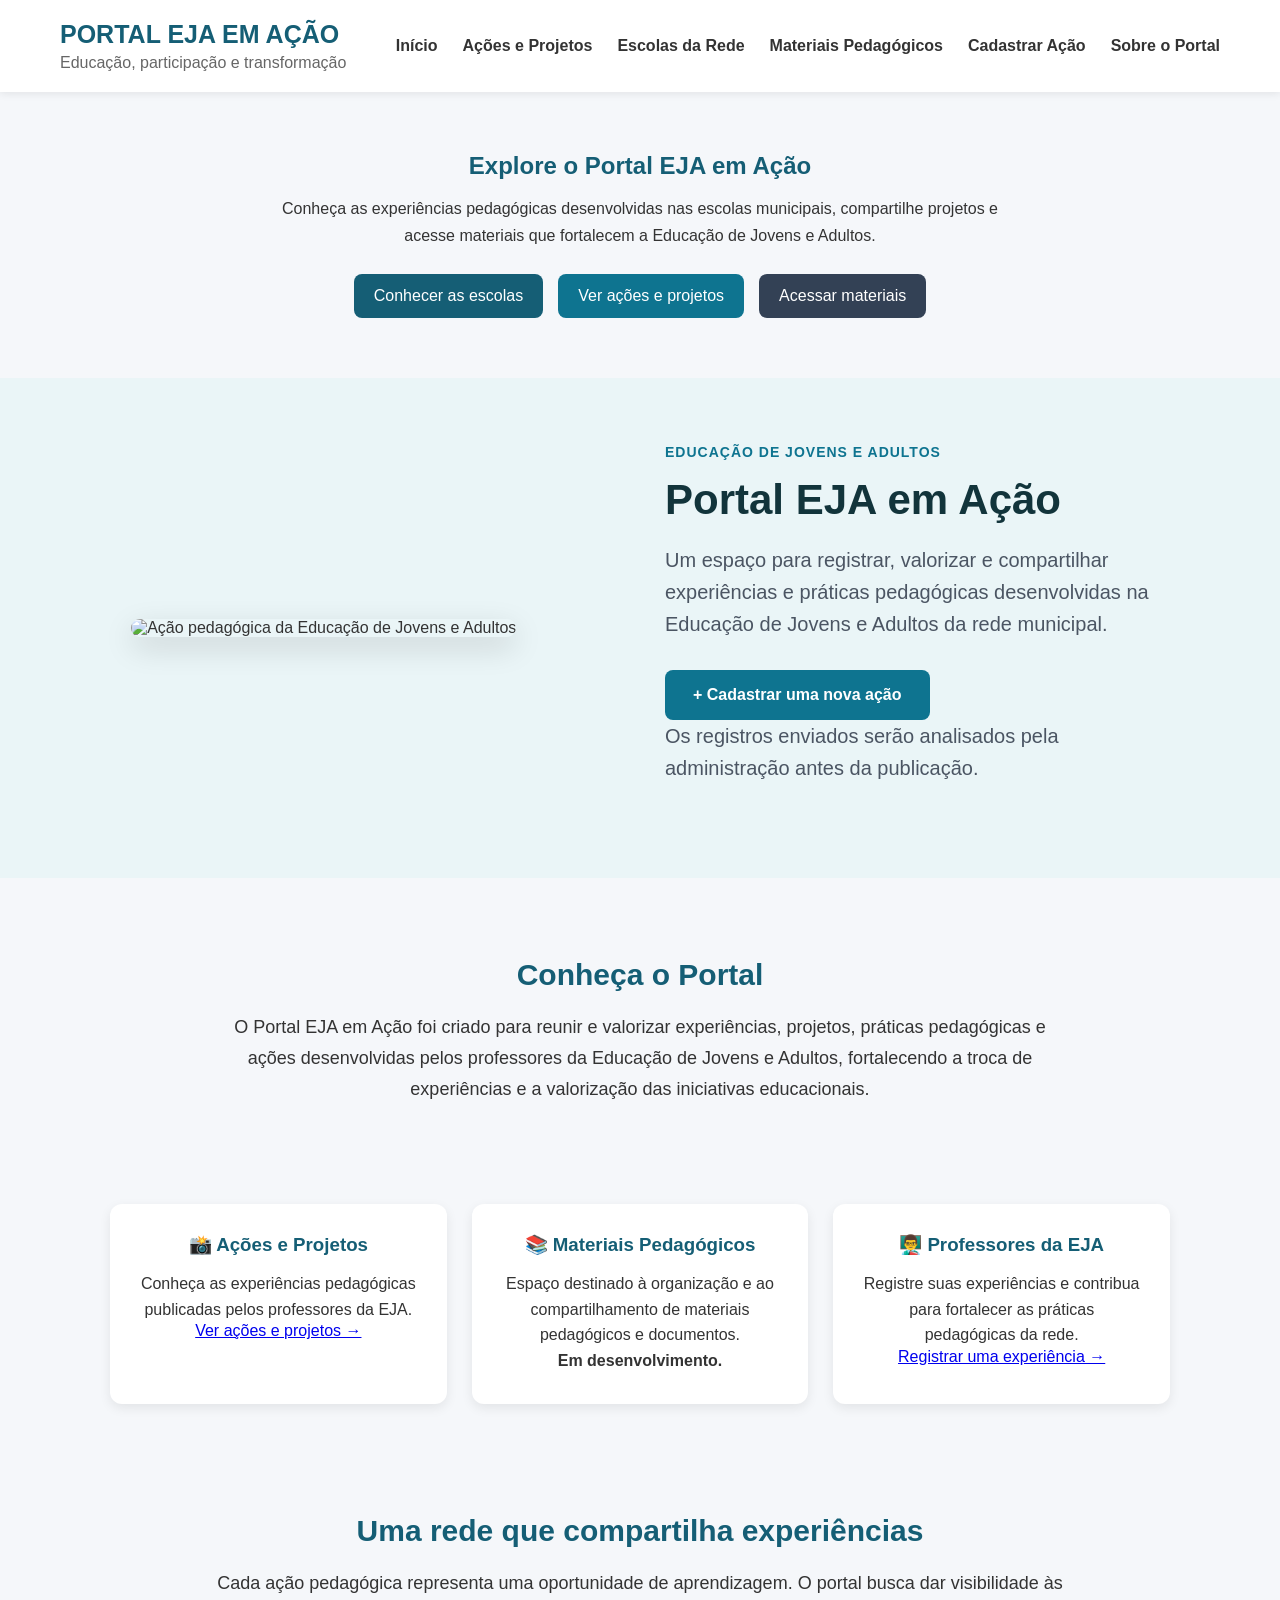
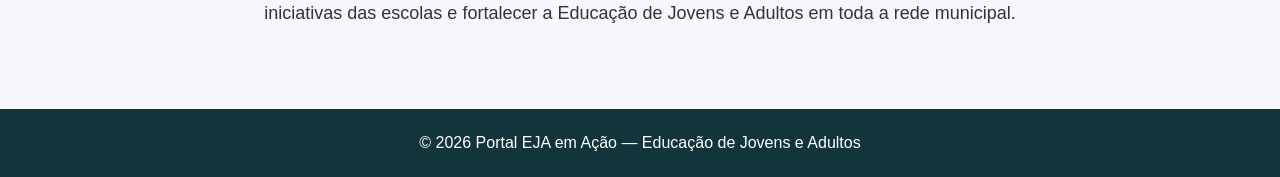
==== index.html @ 99c17e56 "Add files via upload" ====
<!DOCTYPE html>
<html lang="pt-BR">
<head>
    <meta charset="UTF-8">
    <meta name="viewport" content="width=device-width, initial-scale=1.0">

    <title>Portal EJA em Ação</title>

    <link rel="stylesheet" href="style.css">
</head>

<body>

    <header class="cabecalho">

        <div class="logo">
            <h1>PORTAL EJA EM AÇÃO</h1>
            <p>Educação, participação e transformação</p>
        </div>

       
<nav>
    <a href="index.html">Início</a>
    <a href="acoes.html">Ações e Projetos</a>
    <a href="escolas.html">Escolas da Rede</a>
    <a href="materiais.html">Materiais Pedagógicos</a>
    <a href="cadastro.html">Cadastrar Ação</a>
    <a href="#sobre">Sobre o Portal</a>
</nav>


    </header>

    <main>

<section style="max-width:1100px; margin:35px auto; padding:25px 20px; text-align:center;">
    <h2 style="color:#155e75;">Explore o Portal EJA em Ação</h2>

    <p style="line-height:1.7; margin:15px auto; max-width:750px;">
        Conheça as experiências pedagógicas desenvolvidas nas escolas
        municipais, compartilhe projetos e acesse materiais que fortalecem
        a Educação de Jovens e Adultos.
    </p>

    <div style="display:flex; flex-wrap:wrap; justify-content:center; gap:15px; margin-top:25px;">
        <a href="escolas.html" style="background:#155e75; color:white; padding:13px 20px; border-radius:8px; text-decoration:none;">
            Conhecer as escolas
        </a>

        <a href="acoes.html" style="background:#0e7490; color:white; padding:13px 20px; border-radius:8px; text-decoration:none;">
            Ver ações e projetos
        </a>

        <a href="materiais.html" style="background:#334155; color:white; padding:13px 20px; border-radius:8px; text-decoration:none;">
            Acessar materiais
        </a>
    </div>
</section>

        <section class="banner">

            <div class="banner-imagem">
                <img
                    src="imagens/capa-eja.jpg"
                    alt="Ação pedagógica da Educação de Jovens e Adultos"
                >
            </div>

            <div class="banner-conteudo">

                <span class="destaque">
                    EDUCAÇÃO DE JOVENS E ADULTOS
                </span>

                <h2>Portal EJA em Ação</h2>

                <p>
                    Um espaço para registrar, valorizar e compartilhar
                    experiências e práticas pedagógicas desenvolvidas
                    na Educação de Jovens e Adultos da rede municipal.
                </p>

                <a href="cadastro.html" class="botao-cadastro">
                    + Cadastrar uma nova ação
                </a>

                <p class="observacao">
                    Os registros enviados serão analisados pela
                    administração antes da publicação.
                </p>

            </div>

        </section>

        <section class="sobre" id="sobre">

            <h2>Conheça o Portal</h2>

            <p>
                O Portal EJA em Ação foi criado para reunir e valorizar
                experiências, projetos, práticas pedagógicas e ações
                desenvolvidas pelos professores da Educação de Jovens
                e Adultos, fortalecendo a troca de experiências e a
                valorização das iniciativas educacionais.
            </p>

        </section>

        <section class="cards">

            <div class="card">
                <h3>📸 Ações e Projetos</h3>

                <p>
                    Conheça as experiências pedagógicas publicadas
                    pelos professores da EJA.
                </p>

                <a href="acoes.html">Ver ações e projetos →</a>
            </div>

            <div class="card" id="materiais">
                <h3>📚 Materiais Pedagógicos</h3>

                <p>
                    Espaço destinado à organização e ao compartilhamento
                    de materiais pedagógicos e documentos.
                </p>

                <p><strong>Em desenvolvimento.</strong></p>
            </div>

            <div class="card" id="professores">
                <h3>👨‍🏫 Professores da EJA</h3>

                <p>
                    Registre suas experiências e contribua para
                    fortalecer as práticas pedagógicas da rede.
                </p>

                <a href="cadastro.html">Registrar uma experiência →</a>
            </div>

        </section>

        <section class="sobre">

            <h2>Uma rede que compartilha experiências</h2>

            <p>
                Cada ação pedagógica representa uma oportunidade de
                aprendizagem. O portal busca dar visibilidade às
                iniciativas das escolas e fortalecer a Educação de
                Jovens e Adultos em toda a rede municipal.
            </p>

        </section>

    </main>

    <footer>

        <p>
            © 2026 Portal EJA em Ação — Educação de Jovens e Adultos
        </p>

    </footer>

</body>
</html>
---- style.css ----
* {
    margin: 0;
    padding: 0;
    box-sizing: border-box;
}

body {
    font-family: Arial, Helvetica, sans-serif;
    background: #f5f7fa;
    color: #333;
}


/* CABEÇALHO */

.cabecalho {
    background: #ffffff;
    padding: 20px 60px;

    display: flex;
    justify-content: space-between;
    align-items: center;

    box-shadow: 0 2px 8px rgba(0,0,0,0.08);
}

.logo h1 {
    color: #155e75;
    font-size: 25px;
}

.logo p {
    color: #666;
    margin-top: 5px;
}

nav {
    display: flex;
    gap: 25px;
}

nav a {
    text-decoration: none;
    color: #333;
    font-weight: bold;
}

nav a:hover {
    color: #155e75;
}


/* BANNER */

.banner {
    min-height: 500px;

    background: #eaf5f7;

    display: flex;
    align-items: center;
    justify-content: center;

    gap: 50px;

    padding: 60px 8%;
}


/* IMAGEM DO BANNER */

.banner-imagem {
    width: 45%;
}

.banner-imagem img {
    width: 100%;
    height: 380px;

    object-fit: cover;

    border-radius: 18px;

    box-shadow: 0 10px 30px rgba(0, 0, 0, 0.15);
}


/* TEXTO */

.banner-conteudo {
    width: 45%;
}

.destaque {
    color: #0e7490;

    font-size: 14px;

    font-weight: bold;

    letter-spacing: 1px;
}

.banner h2 {
    color: #12343b;

    font-size: 48px;

    margin: 15px 0 20px;
}

.banner p {
    color: #4b5563;

    font-size: 19px;

    line-height: 1.7;

    margin-bottom: 30px;
}


/* BOTÃO */

.banner button {
    background: #0e7490;

    color: white;

    border: none;

    padding: 16px 28px;

    border-radius: 8px;

    font-size: 16px;

    font-weight: bold;

    cursor: pointer;

    transition: 0.3s;
}

.banner button:hover {
    background: #155e75;

    transform: translateY(-2px);
}
.banner-conteudo {
    max-width: 800px;
}

.banner h2 {
    font-size: 42px;
    margin-bottom: 20px;
}

.banner p {
    font-size: 20px;
    line-height: 1.6;
    margin-bottom: 30px;
}

.banner button {
    background: white;
    color: #155e75;

    border: none;
    padding: 15px 25px;

    border-radius: 8px;

    font-size: 16px;
    font-weight: bold;

    cursor: pointer;
}

.banner button:hover {
    background: #e6f4f7;
}


/* SOBRE */

.sobre {
    max-width: 900px;
    margin: 60px auto;
    text-align: center;
    padding: 20px;
}

.sobre h2 {
    color: #155e75;
    font-size: 30px;
    margin-bottom: 20px;
}

.sobre p {
    font-size: 18px;
    line-height: 1.7;
}


/* CARDS */

.cards {
    max-width: 1100px;

    margin: 30px auto 70px;

    display: grid;
    grid-template-columns: repeat(3, 1fr);

    gap: 25px;

    padding: 20px;
}

.card {
    background: white;

    padding: 30px;

    border-radius: 12px;

    box-shadow: 0 4px 12px rgba(0,0,0,0.08);

    text-align: center;
}

.card h3 {
    color: #155e75;
    margin-bottom: 15px;
}

.card p {
    line-height: 1.6;
}


/* RODAPÉ */

footer {
    background: #12343b;

    color: white;

    text-align: center;

    padding: 25px;
}


/* CELULAR */

@media (max-width: 800px) {

    .cabecalho {
        flex-direction: column;

        gap: 20px;

        padding: 20px;
    }

    nav {
        flex-wrap: wrap;

        justify-content: center;

        gap: 15px;
    }

    .banner {
        flex-direction: column;

        padding: 40px 20px;

        gap: 30px;
    }

    .banner-imagem,
    .banner-conteudo {
        width: 100%;
    }

    .banner-imagem img {
        height: 280px;
    }

    .banner h2 {
        font-size: 36px;
    }

    .cards {
        grid-template-columns: 1fr;
    }
}.botao-cadastro {
    display: inline-block;
    background: #0e7490;
    color: white;
    border: none;
    padding: 16px 28px;
    border-radius: 8px;
    font-size: 16px;
    font-weight: bold;
    text-decoration: none;
    cursor: pointer;
    transition: 0.3s;
}

.botao-cadastro:hover {
    background: #155e75;
    transform: translateY(-2px);
}
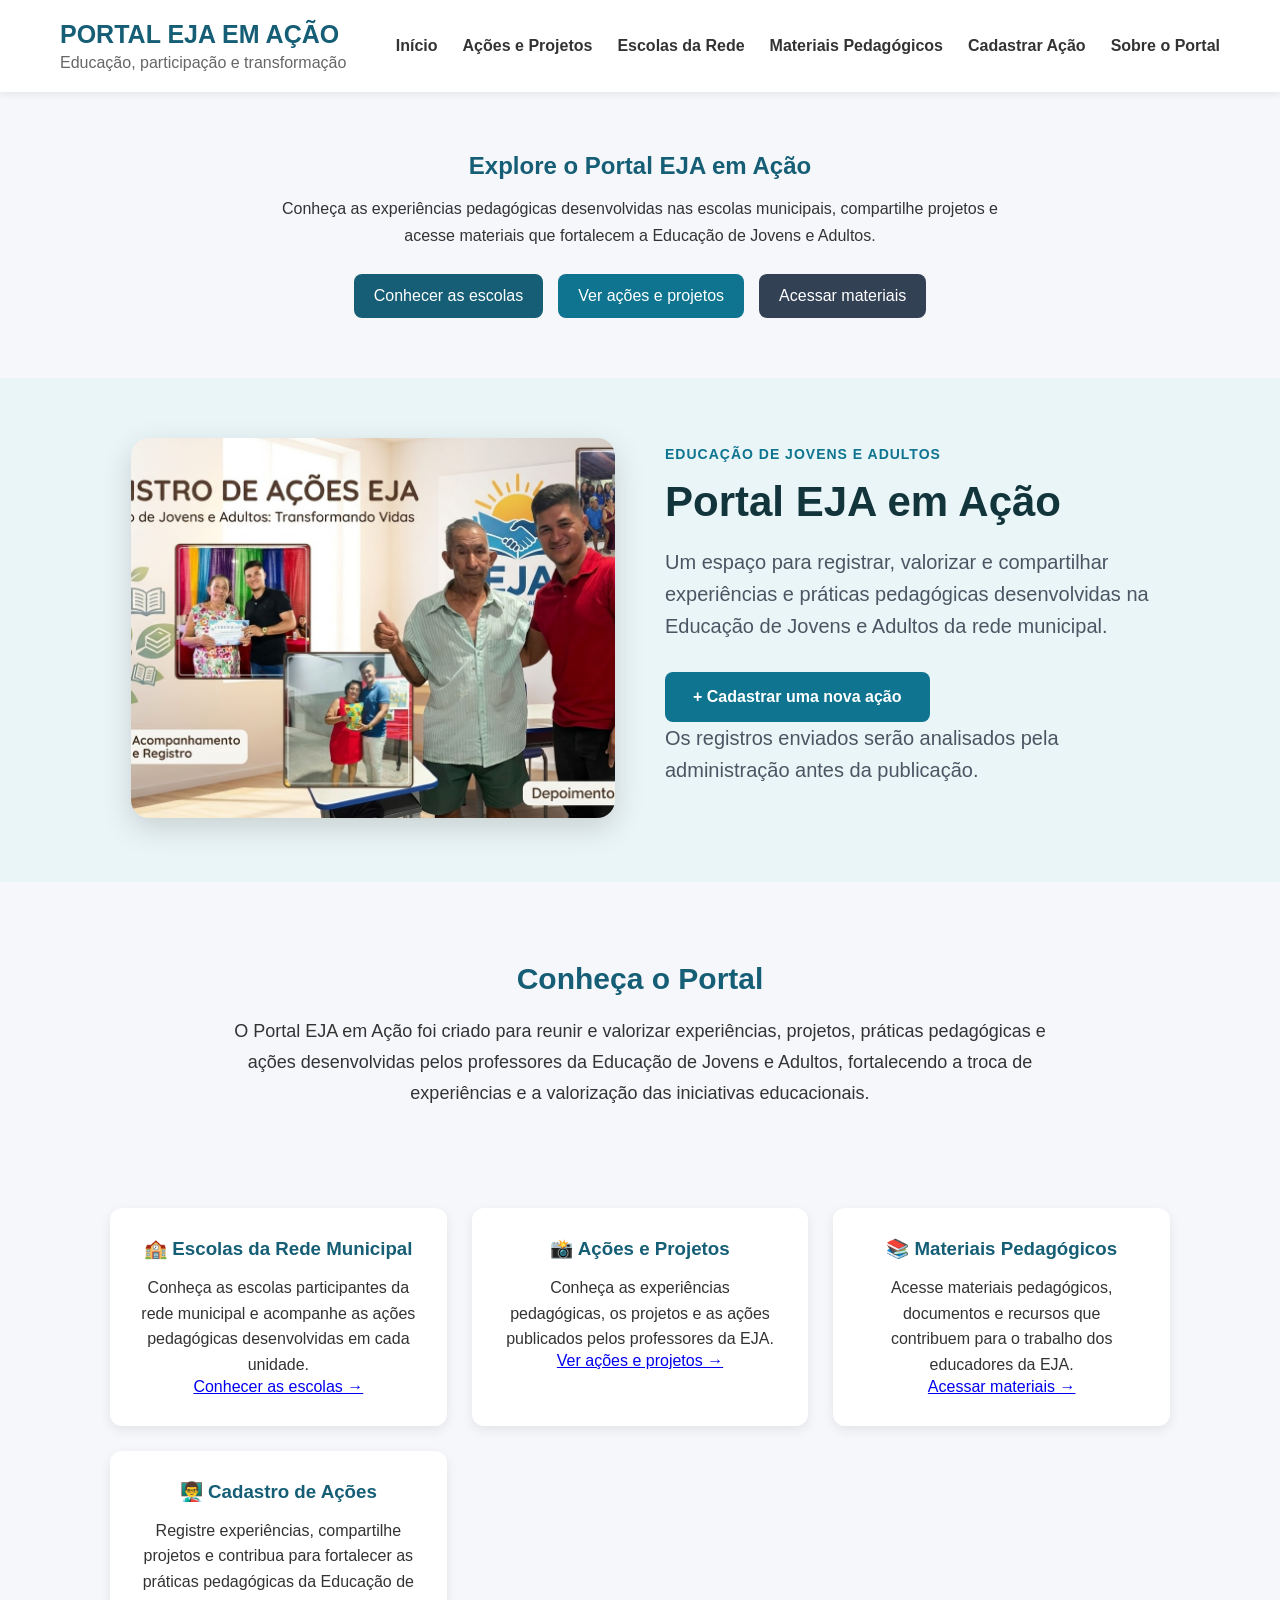
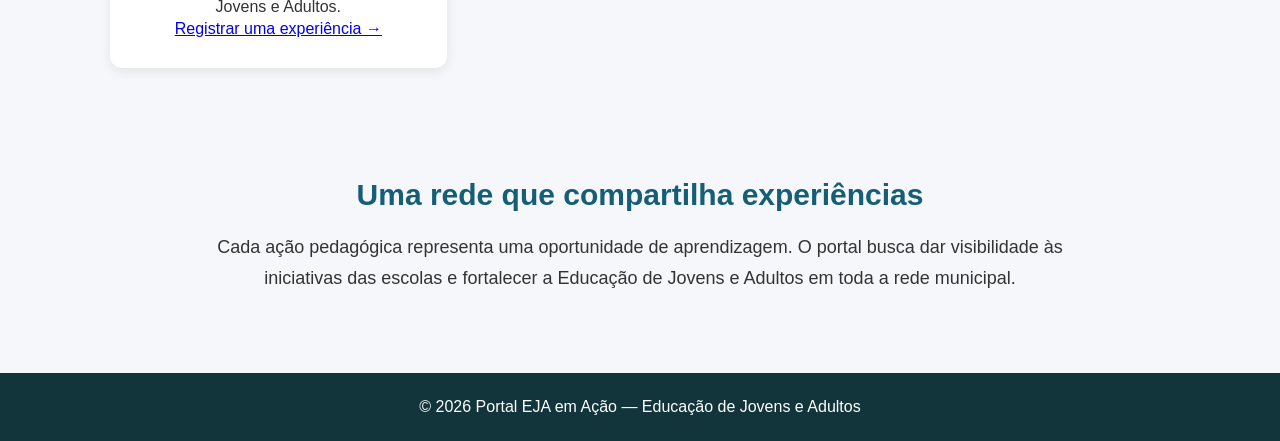
==== commit ee18a35a: "Update index.html" ====
--- a/index.html
+++ b/index.html
@@ -7,6 +7,8 @@
 
     <title>Portal EJA em Ação</title>
 
+    <meta name="description" content="Portal EJA em Ação: conheça escolas, projetos, experiências pedagógicas e materiais da Educação de Jovens e Adultos.">
+
     <link rel="stylesheet" href="style.css">
 </head>
 
@@ -19,52 +21,60 @@
             <p>Educação, participação e transformação</p>
         </div>
 
-       
-<nav>
-    <a href="index.html">Início</a>
-    <a href="acoes.html">Ações e Projetos</a>
-    <a href="escolas.html">Escolas da Rede</a>
-    <a href="materiais.html">Materiais Pedagógicos</a>
-    <a href="cadastro.html">Cadastrar Ação</a>
-    <a href="#sobre">Sobre o Portal</a>
-</nav>
-
+        <nav>
+            <a href="index.html">Início</a>
+            <a href="acoes.html">Ações e Projetos</a>
+            <a href="escolas.html">Escolas da Rede</a>
+            <a href="materiais.html">Materiais Pedagógicos</a>
+            <a href="cadastro.html">Cadastrar Ação</a>
+            <a href="#sobre">Sobre o Portal</a>
+        </nav>
 
     </header>
 
     <main>
 
-<section style="max-width:1100px; margin:35px auto; padding:25px 20px; text-align:center;">
-    <h2 style="color:#155e75;">Explore o Portal EJA em Ação</h2>
-
-    <p style="line-height:1.7; margin:15px auto; max-width:750px;">
-        Conheça as experiências pedagógicas desenvolvidas nas escolas
-        municipais, compartilhe projetos e acesse materiais que fortalecem
-        a Educação de Jovens e Adultos.
-    </p>
-
-    <div style="display:flex; flex-wrap:wrap; justify-content:center; gap:15px; margin-top:25px;">
-        <a href="escolas.html" style="background:#155e75; color:white; padding:13px 20px; border-radius:8px; text-decoration:none;">
-            Conhecer as escolas
-        </a>
-
-        <a href="acoes.html" style="background:#0e7490; color:white; padding:13px 20px; border-radius:8px; text-decoration:none;">
-            Ver ações e projetos
-        </a>
-
-        <a href="materiais.html" style="background:#334155; color:white; padding:13px 20px; border-radius:8px; text-decoration:none;">
-            Acessar materiais
-        </a>
-    </div>
-</section>
+        <!-- APRESENTAÇÃO DO PORTAL -->
+
+        <section style="max-width:1100px; margin:35px auto; padding:25px 20px; text-align:center;">
+
+            <h2 style="color:#155e75;">Explore o Portal EJA em Ação</h2>
+
+            <p style="line-height:1.7; margin:15px auto; max-width:750px;">
+                Conheça as experiências pedagógicas desenvolvidas nas escolas
+                municipais, compartilhe projetos e acesse materiais que fortalecem
+                a Educação de Jovens e Adultos.
+            </p>
+
+            <div style="display:flex; flex-wrap:wrap; justify-content:center; gap:15px; margin-top:25px;">
+
+                <a href="escolas.html" style="background:#155e75; color:white; padding:13px 20px; border-radius:8px; text-decoration:none;">
+                    Conhecer as escolas
+                </a>
+
+                <a href="acoes.html" style="background:#0e7490; color:white; padding:13px 20px; border-radius:8px; text-decoration:none;">
+                    Ver ações e projetos
+                </a>
+
+                <a href="materiais.html" style="background:#334155; color:white; padding:13px 20px; border-radius:8px; text-decoration:none;">
+                    Acessar materiais
+                </a>
+
+            </div>
+
+        </section>
+
+        <!-- BANNER PRINCIPAL -->
 
         <section class="banner">
 
             <div class="banner-imagem">
+
                 <img
                     src="imagens/capa-eja.jpg"
                     alt="Ação pedagógica da Educação de Jovens e Adultos"
                 >
+
             </div>
 
             <div class="banner-conteudo">
@@ -93,6 +103,8 @@
             </div>
 
         </section>
+
+        <!-- SOBRE O PORTAL -->
 
         <section class="sobre" id="sobre">
 
@@ -108,42 +120,68 @@
 
         </section>
 
+        <!-- ÁREAS DO PORTAL -->
+
         <section class="cards">
 
             <div class="card">
+
+                <h3>🏫 Escolas da Rede Municipal</h3>
+
+                <p>
+                    Conheça as escolas participantes da rede municipal
+                    e acompanhe as ações pedagógicas desenvolvidas
+                    em cada unidade.
+                </p>
+
+                <a href="escolas.html">Conhecer as escolas →</a>
+
+            </div>
+
+            <div class="card">
+
                 <h3>📸 Ações e Projetos</h3>
 
                 <p>
-                    Conheça as experiências pedagógicas publicadas
-                    pelos professores da EJA.
+                    Conheça as experiências pedagógicas, os projetos
+                    e as ações publicados pelos professores da EJA.
                 </p>
 
                 <a href="acoes.html">Ver ações e projetos →</a>
-            </div>
-
-            <div class="card" id="materiais">
+
+            </div>
+
+            <div class="card">
+
                 <h3>📚 Materiais Pedagógicos</h3>
 
                 <p>
-                    Espaço destinado à organização e ao compartilhamento
-                    de materiais pedagógicos e documentos.
-                </p>
-
-                <p><strong>Em desenvolvimento.</strong></p>
-            </div>
-
-            <div class="card" id="professores">
-                <h3>👨‍🏫 Professores da EJA</h3>
-
-                <p>
-                    Registre suas experiências e contribua para
-                    fortalecer as práticas pedagógicas da rede.
+                    Acesse materiais pedagógicos, documentos e
+                    recursos que contribuem para o trabalho
+                    dos educadores da EJA.
+                </p>
+
+                <a href="materiais.html">Acessar materiais →</a>
+
+            </div>
+
+            <div class="card">
+
+                <h3>👨‍🏫 Cadastro de Ações</h3>
+
+                <p>
+                    Registre experiências, compartilhe projetos
+                    e contribua para fortalecer as práticas
+                    pedagógicas da Educação de Jovens e Adultos.
                 </p>
 
                 <a href="cadastro.html">Registrar uma experiência →</a>
-            </div>
-
-        </section>
+
+            </div>
+
+        </section>
+
+        <!-- MENSAGEM INSTITUCIONAL -->
 
         <section class="sobre">
 
--- a/style.css
+++ b/style.css
@@ -314,4 +314,111 @@
 .botao-cadastro:hover {
     background: #155e75;
     transform: translateY(-2px);
-}+}
+/* Indicadores das escolas */
+
+.indicador-escola {
+    display: inline-block;
+    padding: 7px 12px;
+    border-radius: 20px;
+    font-size: 12px;
+    font-weight: bold;
+    margin-bottom: 14px;
+}
+
+.indicador-com-acoes {
+    background: #dcfce7;
+    color: #166534;
+}
+
+.indicador-sem-acoes {
+    background: #f1f5f9;
+    color: #475569;
+}
+
+.indicador-indisponivel {
+    background: #fef3c7;
+    color: #92400e;
+}
+/* Painel de estatísticas da Rede EJA */
+
+.estatisticas-rede {
+    display: grid;
+    grid-template-columns: repeat(4, 1fr);
+    gap: 18px;
+    margin: 25px 0;
+}
+
+.cartao-estatistica {
+    background: #ffffff;
+    padding: 22px 15px;
+    border-radius: 12px;
+    text-align: center;
+    box-shadow: 0 4px 14px rgba(0,0,0,0.08);
+    border-top: 4px solid #155e75;
+}
+
+.cartao-estatistica span {
+    display: block;
+    font-size: 28px;
+    margin-bottom: 8px;
+}
+
+.cartao-estatistica strong {
+    display: block;
+    font-size: 30px;
+    color: #155e75;
+}
+
+.cartao-estatistica p {
+    margin-top: 7px;
+    font-size: 14px;
+    color: #475569;
+}
+
+@media (max-width: 700px) {
+    .estatisticas-rede {
+        grid-template-columns: repeat(2, 1fr);
+        gap: 12px;
+    }
+}
+/* Barra de pesquisa das escolas */
+
+.area-pesquisa-escolas {
+    margin: 25px 0;
+}
+
+#pesquisaEscola {
+    width: 100%;
+    padding: 15px 18px;
+    border: 1px solid #cbd5e1;
+    border-radius: 10px;
+    font-size: 16px;
+    outline: none;
+    box-sizing: border-box;
+    transition: 0.3s;
+}
+
+#pesquisaEscola:focus {
+    border-color: #155e75;
+    box-shadow: 0 0 0 3px rgba(21, 94, 117, 0.12);
+}
+/* Filtro de escolas */
+#filtroEscolas {
+    width: 100%;
+    margin-top: 12px;
+    padding: 14px 18px;
+    border: 1px solid #cbd5e1;
+    border-radius: 10px;
+    font-size: 16px;
+    background: #ffffff;
+    color: #334155;
+    cursor: pointer;
+    box-sizing: border-box;
+}
+
+#filtroEscolas:focus {
+    outline: none;
+    border-color: #155e75;
+    box-shadow: 0 0 0 3px rgba(21, 94, 117, 0.12);
+}
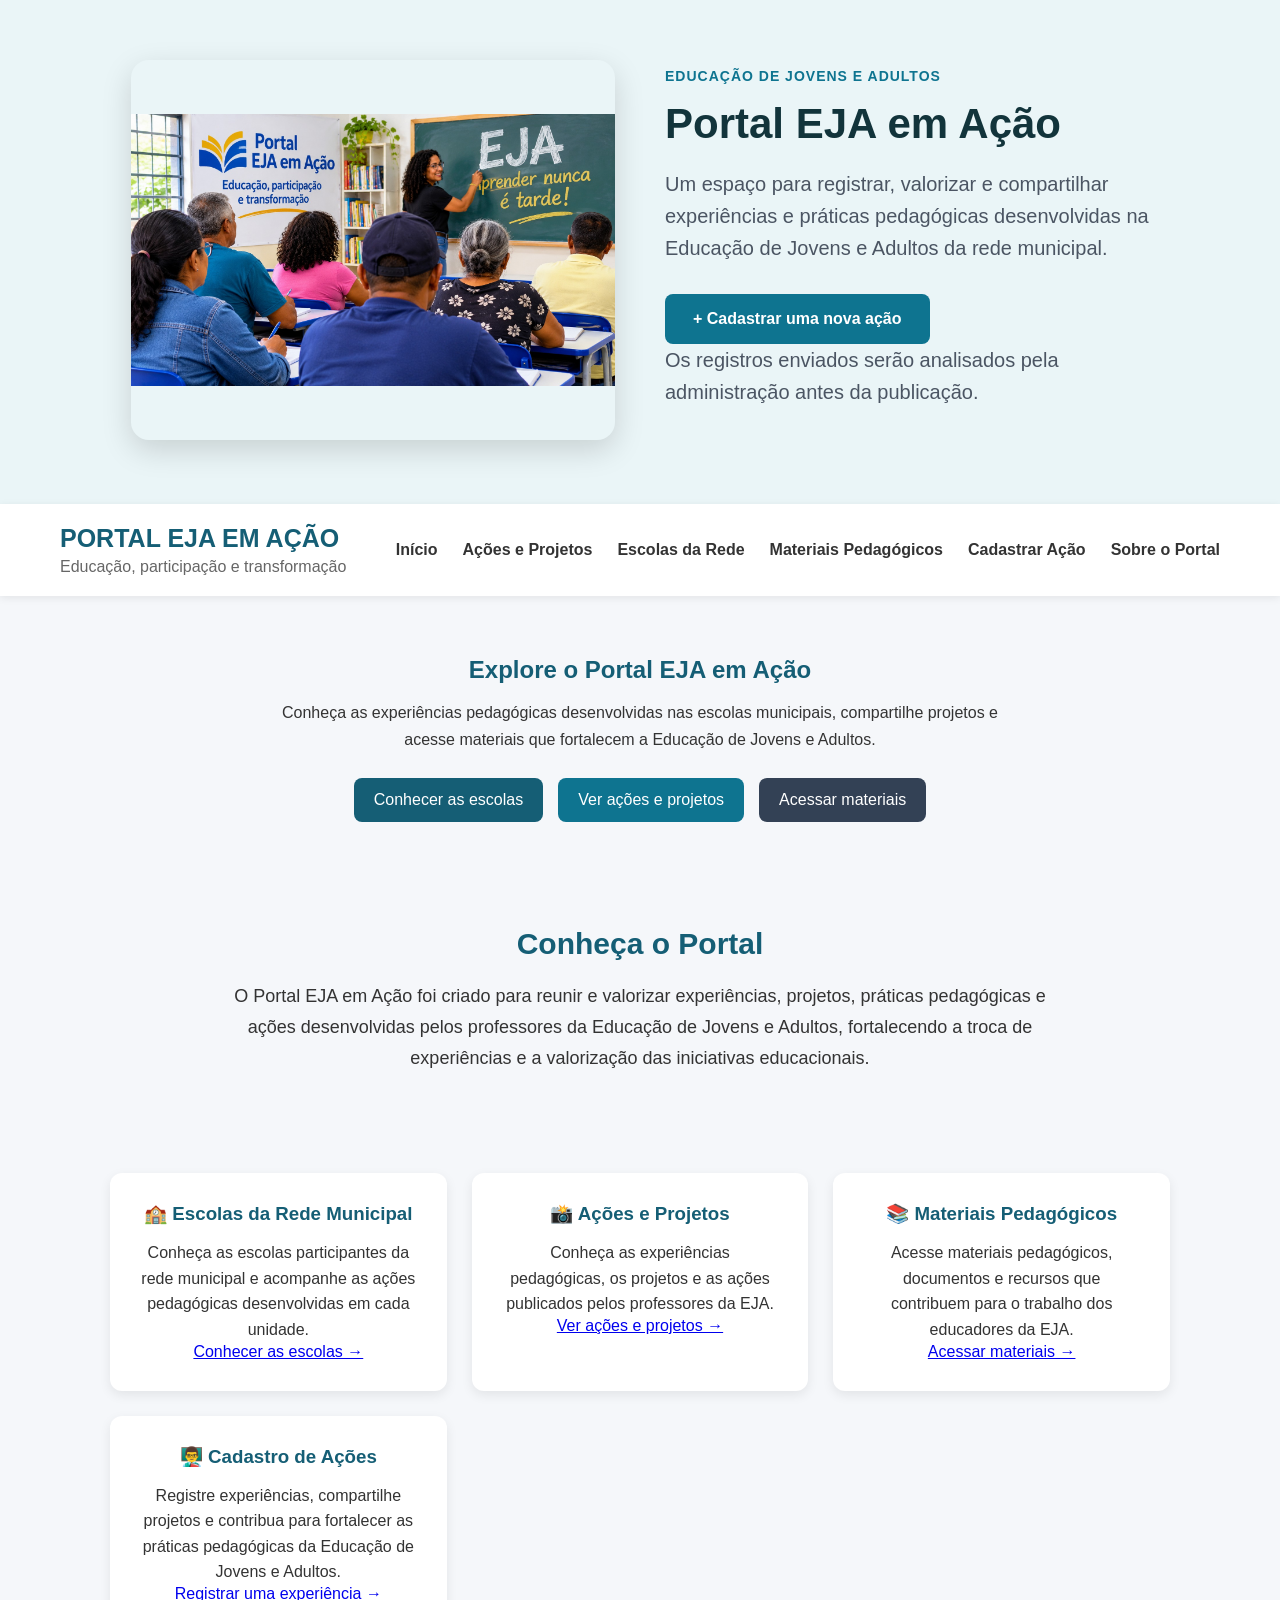
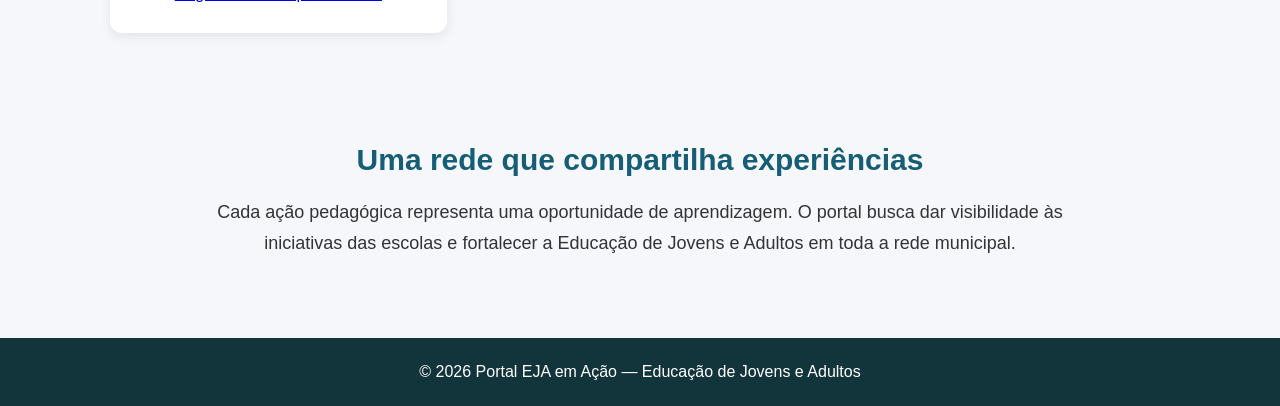
==== commit d156ab37: "Update index.html" ====
--- a/index.html
+++ b/index.html
@@ -13,7 +13,32 @@
 </head>
 
 <body>
-
+<section class="banner">
+         <div class="banner-imagem">
+             <img
+                 src="imagens/capa-eja.jpg"
+                 alt="Ação pedagógica da Educação de Jovens e Adultos"
+             >
+         </div>
+         <div class="banner-conteudo">
+             <span class="destaque">
+                 EDUCAÇÃO DE JOVENS E ADULTOS
+             </span>
+             <h2>Portal EJA em Ação</h2>
+             <p>
+                 Um espaço para registrar, valorizar e compartilhar
+                 experiências e práticas pedagógicas desenvolvidas
+                 na Educação de Jovens e Adultos da rede municipal.
+             </p>
+             <a href="cadastro.html" class="botao-cadastro">
+                 + Cadastrar uma nova ação
+             </a>
+             <p class="observacao">
+                 Os registros enviados serão analisados pela
+                 administração antes da publicação.
+             </p>
+         </div>
+     </section>
     <header class="cabecalho">
 
         <div class="logo">
@@ -66,43 +91,7 @@
 
         <!-- BANNER PRINCIPAL -->
 
-        <section class="banner">
-
-            <div class="banner-imagem">
-
-                <img
-                    src="imagens/capa-eja.jpg"
-                    alt="Ação pedagógica da Educação de Jovens e Adultos"
-                >
-
-            </div>
-
-            <div class="banner-conteudo">
-
-                <span class="destaque">
-                    EDUCAÇÃO DE JOVENS E ADULTOS
-                </span>
-
-                <h2>Portal EJA em Ação</h2>
-
-                <p>
-                    Um espaço para registrar, valorizar e compartilhar
-                    experiências e práticas pedagógicas desenvolvidas
-                    na Educação de Jovens e Adultos da rede municipal.
-                </p>
-
-                <a href="cadastro.html" class="botao-cadastro">
-                    + Cadastrar uma nova ação
-                </a>
-
-                <p class="observacao">
-                    Os registros enviados serão analisados pela
-                    administração antes da publicação.
-                </p>
-
-            </div>
-
-        </section>
+        
 
         <!-- SOBRE O PORTAL -->
 
--- a/style.css
+++ b/style.css
@@ -77,7 +77,7 @@
     width: 100%;
     height: 380px;
 
-    object-fit: cover;
+    object-fit: contain;
 
     border-radius: 18px;
 
@@ -287,8 +287,10 @@
     }
 
     .banner-imagem img {
-        height: 280px;
-    }
+    width: 100%;
+    height: auto;
+    object-fit: contain;
+}
 
     .banner h2 {
         font-size: 36px;
